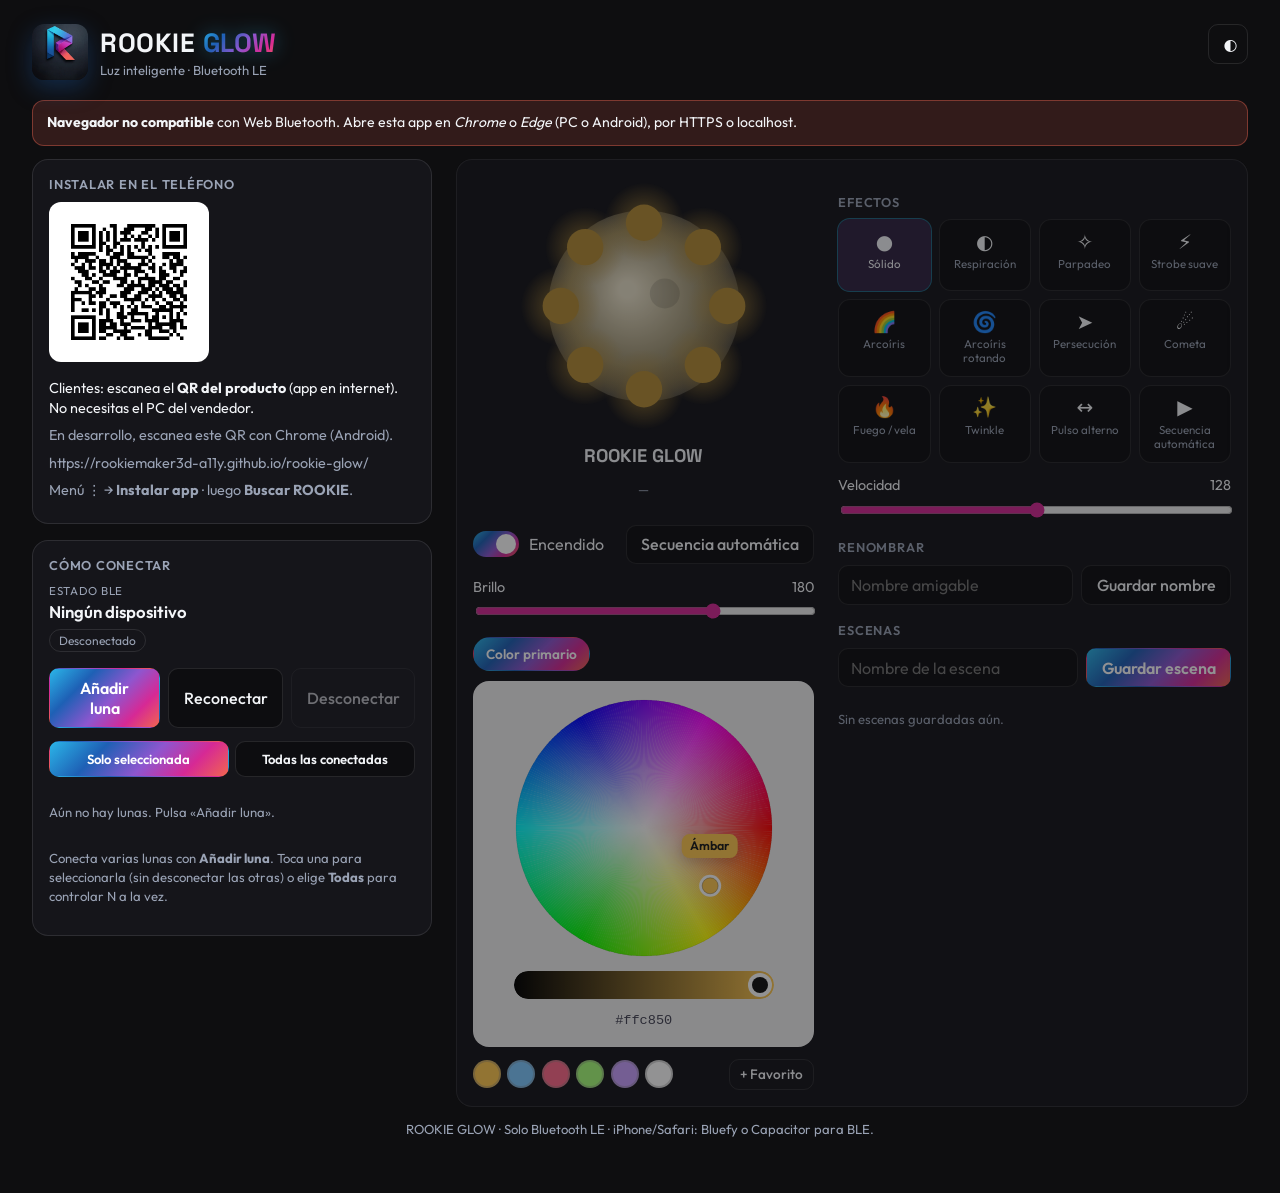
==== index.html @ 8a82b2d7 "ROOKIE GLOW PWA multi-luna + proprietary license Co-authored-by: Cursor <cursoragent@cursor.com>" ====
<!DOCTYPE html>
<html lang="es" data-theme="dark">
  <head>
    <meta charset="UTF-8" />
    <meta name="viewport" content="width=device-width, initial-scale=1, viewport-fit=cover" />
    <meta name="theme-color" content="#121212" />
    <meta name="description" content="ROOKIE GLOW — control LED por Bluetooth" />
    <meta name="apple-mobile-web-app-capable" content="yes" />
    <meta name="apple-mobile-web-app-status-bar-style" content="black-translucent" />
    <title>ROOKIE GLOW</title>
    <link rel="manifest" href="manifest.json" />
    <link rel="icon" type="image/png" sizes="192x192" href="icons/icon-192.png" />
    <link rel="apple-touch-icon" href="icons/icon-192.png" />
    <link rel="stylesheet" href="css/style.css" />
  </head>
  <body>
    <div class="sky" aria-hidden="true"></div>

    <header class="top">
      <div class="brand">
        <img class="brand-logo" src="icons/icon-192.png" alt="ROOKIE GLOW" width="48" height="48" />
        <div>
          <h1>ROOKIE <span class="glow-word">GLOW</span></h1>
          <p class="tagline">Luz inteligente · Bluetooth LE</p>
        </div>
      </div>
      <div class="header-actions">
        <button type="button" id="btn-theme" class="btn ghost icon-btn" title="Cambiar tema" aria-label="Tema">◐</button>
        <button type="button" id="btn-install" class="btn ghost" hidden>Instalar app</button>
      </div>
    </header>

    <div id="compat-banner" class="banner" hidden></div>
    <div id="toast" class="toast" role="status" aria-live="polite"></div>

    <main class="layout">
      <div class="layout-side">
      <section class="panel install-panel">
        <h3 class="panel-title">Instalar en el teléfono</h3>
        <div class="install-row">
          <img id="qr-install" class="qr" alt="QR ROOKIE GLOW" width="180" height="180" />
          <div class="install-copy">
            <p>Clientes: escanea el <strong>QR del producto</strong> (app en internet). No necesitas el PC del vendedor.</p>
            <p class="hint">En desarrollo, escanea este QR con Chrome (Android).</p>
            <p class="hint" id="install-url">—</p>
            <p class="hint">Menú ⋮ → <strong>Instalar app</strong> · luego <strong>Buscar ROOKIE</strong>.</p>
          </div>
        </div>
      </section>

      <section class="panel connect-panel">
        <h3 class="panel-title">Cómo conectar</h3>
          <div class="conn-row">
            <div>
              <p class="label">Estado BLE</p>
              <p id="conn-name" class="conn-name">Ningún dispositivo</p>
              <span id="conn-badge" class="badge" data-state="off">Desconectado</span>
            </div>
            <div class="conn-actions">
              <button type="button" id="btn-scan" class="btn primary">Añadir luna</button>
              <button type="button" id="btn-reconnect" class="btn">Reconectar</button>
              <button type="button" id="btn-disconnect" class="btn ghost" disabled>Desconectar</button>
            </div>
          </div>
          <div class="target-mode" role="group" aria-label="Destino de control">
            <button type="button" class="target-btn active" data-target-mode="active" id="mode-active">
              Solo seleccionada
            </button>
            <button type="button" class="target-btn" data-target-mode="all" id="mode-all">
              Todas las conectadas
            </button>
          </div>
          <div id="known-list" class="known-list"></div>
          <p class="hint">
            Conecta varias lunas con <strong>Añadir luna</strong>. Toca una para seleccionarla
            (sin desconectar las otras) o elige <strong>Todas</strong> para controlar N a la vez.
          </p>
      </section>
      </div>

      <section id="controls" class="controls disabled">
        <div class="controls-grid">
          <div class="controls-visual">
            <div class="preview-wrap">
              <canvas id="moon-preview" width="220" height="220" aria-label="Vista previa"></canvas>
              <h2 id="luna-title">ROOKIE GLOW</h2>
              <p id="transport-label" class="hint">—</p>
            </div>

            <div class="row power-row">
              <label class="switch">
                <input type="checkbox" id="power-toggle" checked />
                <span class="slider"></span>
                <span>Encendido</span>
              </label>
              <button type="button" id="btn-auto" class="btn">Secuencia automática</button>
            </div>

            <div class="field">
              <div class="field-head">
                <label for="bri-slider">Brillo</label>
                <span id="bri-val">180</span>
              </div>
              <input type="range" id="bri-slider" min="0" max="255" value="180" />
            </div>

            <div class="color-tabs">
              <button type="button" class="color-tab active" data-color-target="primary">Color primario</button>
              <button type="button" class="color-tab" data-color-target="secondary" id="color2-tab" hidden>Color secundario</button>
            </div>

            <div class="wheel-wrap">
              <div class="wheel-stage">
                <canvas id="color-wheel" width="280" height="280" aria-label="Rueda de color"></canvas>
                <span id="color-tip" class="color-tip">Ámbar</span>
              </div>
              <canvas id="color-value" class="value-bar" width="280" height="28" aria-label="Intensidad"></canvas>
              <div class="color-meta">
                <span id="color-hex">#ffc850</span>
                <input type="color" id="color-primary" value="#ffc850" hidden />
                <input type="color" id="color-secondary" value="#142850" hidden />
              </div>
            </div>

            <div class="fav-row">
              <div id="fav-colors" class="swatches"></div>
              <button type="button" id="btn-fav-add" class="btn ghost small">+ Favorito</button>
            </div>
          </div>

          <div class="controls-fx">
            <h3>Efectos</h3>
            <div id="fx-grid" class="fx-grid"></div>

            <div class="field">
              <div class="field-head">
                <label for="speed-slider">Velocidad</label>
                <span id="speed-val">128</span>
              </div>
              <input type="range" id="speed-slider" min="0" max="255" value="128" />
            </div>

            <div id="auto-wrap" class="field" hidden>
              <label for="auto-interval">Intervalo secuencia (segundos)</label>
              <input type="number" id="auto-interval" min="1" max="120" value="8" />
            </div>

            <h3>Renombrar</h3>
            <div class="inline">
              <input type="text" id="rename-input" maxlength="20" placeholder="Nombre amigable" />
              <button type="button" id="btn-rename" class="btn">Guardar nombre</button>
            </div>

            <h3>Escenas</h3>
            <div class="inline">
              <input type="text" id="preset-name" maxlength="32" placeholder="Nombre de la escena" />
              <button type="button" id="btn-save-preset" class="btn primary">Guardar escena</button>
            </div>
            <div id="preset-list" class="preset-list"></div>
          </div>
        </div>
      </section>
    </main>

    <footer class="foot">
      <p>ROOKIE GLOW · Solo Bluetooth LE · iPhone/Safari: Bluefy o Capacitor para BLE.</p>
    </footer>

    <script type="module" src="js/app.js"></script>
    <script>
      if ('serviceWorker' in navigator) {
        window.addEventListener('load', () => {
          navigator.serviceWorker.register('./sw.js').catch(() => {});
        });
      }
    </script>
  </body>
</html>
---- css/style.css ----
@import url('https://fonts.googleapis.com/css2?family=Outfit:wght@400;500;600;700&family=Space+Grotesk:wght@500;700&display=swap');

:root {
  --cyan: #2bb5e8;
  --blue: #1e60b5;
  --purple: #8e56cf;
  --magenta: #d62995;
  --coral: #f16550;
  --grad: linear-gradient(135deg, #2bb5e8 0%, #1e60b5 28%, #8e56cf 55%, #d62995 78%, #f16550 100%);
  --font: 'Outfit', system-ui, sans-serif;
  --display: 'Space Grotesk', 'Outfit', sans-serif;
  --radius: 16px;
}

html[data-theme='dark'] {
  --bg0: #0e0e10;
  --bg1: #17171c;
  --panel: rgba(24, 24, 30, 0.82);
  --ink: #f3f5f8;
  --muted: #9aa3b5;
  --line: rgba(255, 255, 255, 0.1);
  --accent: var(--cyan);
  --accent-ink: #041018;
  --ok: #6dffb0;
  --err: #ff7a8a;
  --wheel-bg: rgba(255, 255, 255, 0.94);
  --sky1: rgba(43, 181, 232, 0.16);
  --sky2: rgba(214, 41, 149, 0.12);
  --input-bg: rgba(0, 0, 0, 0.35);
}

html[data-theme='light'] {
  --bg0: #eef2f8;
  --bg1: #ffffff;
  --panel: rgba(255, 255, 255, 0.88);
  --ink: #151821;
  --muted: #5c6578;
  --line: rgba(20, 30, 50, 0.12);
  --accent: var(--blue);
  --accent-ink: #ffffff;
  --ok: #0a9f6e;
  --err: #d63b4f;
  --wheel-bg: #ffffff;
  --sky1: rgba(30, 96, 181, 0.12);
  --sky2: rgba(241, 101, 80, 0.1);
  --input-bg: rgba(20, 30, 50, 0.05);
}

*,
*::before,
*::after {
  box-sizing: border-box;
}

html,
body {
  margin: 0;
  min-height: 100%;
  font-family: var(--font);
  color: var(--ink);
  background: var(--bg0);
}

body {
  position: relative;
  padding: 1rem 1.25rem 3rem;
  max-width: 560px;
  margin: 0 auto;
  width: 100%;
}

.layout {
  display: flex;
  flex-direction: column;
  gap: 0;
}

.layout-side {
  display: flex;
  flex-direction: column;
}

.controls-grid {
  display: flex;
  flex-direction: column;
  gap: 0.25rem;
}

.sky {
  position: fixed;
  inset: 0;
  z-index: -1;
  background:
    radial-gradient(ellipse 70% 45% at 80% -5%, var(--sky1), transparent 55%),
    radial-gradient(ellipse 55% 40% at 5% 25%, var(--sky2), transparent 50%),
    linear-gradient(180deg, var(--bg0), var(--bg1));
}

.top {
  display: flex;
  align-items: flex-start;
  justify-content: space-between;
  gap: 1rem;
  margin-bottom: 1rem;
}

.brand {
  display: flex;
  gap: 0.75rem;
  align-items: center;
}

.brand-logo {
  width: 48px;
  height: 48px;
  border-radius: 12px;
  object-fit: cover;
  box-shadow: 0 8px 24px rgba(30, 96, 181, 0.35);
}

h1 {
  font-family: var(--display);
  font-size: 1.35rem;
  margin: 0;
  letter-spacing: 0.02em;
  font-weight: 700;
}

.glow-word {
  background: var(--grad);
  -webkit-background-clip: text;
  background-clip: text;
  color: transparent;
  text-shadow: none;
  filter: drop-shadow(0 0 10px rgba(43, 181, 232, 0.45));
}

.tagline {
  margin: 0.15rem 0 0;
  color: var(--muted);
  font-size: 0.82rem;
}

.header-actions {
  display: flex;
  gap: 0.4rem;
  align-items: center;
}

.icon-btn {
  width: 40px;
  padding-left: 0;
  padding-right: 0;
  font-size: 1.1rem;
}

h2 {
  font-family: var(--display);
  font-size: 1.15rem;
  margin: 0.5rem 0 0;
  text-align: center;
}

h3,
.panel-title {
  margin: 1.1rem 0 0.6rem;
  font-size: 0.8rem;
  letter-spacing: 0.06em;
  text-transform: uppercase;
  color: var(--muted);
  font-weight: 600;
}
.panel-title {
  margin-top: 0;
}

.panel,
.controls {
  background: var(--panel);
  border: 1px solid var(--line);
  border-radius: var(--radius);
  padding: 1rem;
  backdrop-filter: blur(12px);
  margin-bottom: 1rem;
}

.mode-switch {
  display: grid;
  grid-template-columns: 1fr 1fr;
  gap: 0.4rem;
  margin-bottom: 0.9rem;
  padding: 0.3rem;
  border-radius: 12px;
  background: var(--input-bg);
  border: 1px solid var(--line);
}

.mode-btn {
  appearance: none;
  border: none;
  background: transparent;
  color: var(--muted);
  font: inherit;
  font-weight: 600;
  padding: 0.65rem 0.5rem;
  border-radius: 10px;
  cursor: pointer;
  transition: 0.15s ease;
}
.mode-btn.active {
  color: #fff;
  background: var(--grad);
  box-shadow: 0 6px 18px rgba(30, 96, 181, 0.35);
}

.conn-row {
  display: flex;
  flex-wrap: wrap;
  gap: 1rem;
  justify-content: space-between;
  align-items: flex-start;
}

.label {
  margin: 0;
  font-size: 0.72rem;
  text-transform: uppercase;
  letter-spacing: 0.06em;
  color: var(--muted);
}

.conn-name {
  margin: 0.2rem 0 0.4rem;
  font-size: 1.05rem;
  font-weight: 600;
}

.badge {
  display: inline-block;
  font-size: 0.75rem;
  padding: 0.2rem 0.55rem;
  border-radius: 999px;
  border: 1px solid var(--line);
}
.badge[data-state='on'] {
  color: var(--ok);
  border-color: color-mix(in srgb, var(--ok) 40%, transparent);
  background: color-mix(in srgb, var(--ok) 12%, transparent);
}
.badge[data-state='off'] {
  color: var(--muted);
}

.conn-actions {
  display: flex;
  flex-wrap: wrap;
  gap: 0.5rem;
}

.btn {
  appearance: none;
  border: 1px solid var(--line);
  background: var(--input-bg);
  color: var(--ink);
  font: inherit;
  font-weight: 500;
  padding: 0.55rem 0.9rem;
  border-radius: 10px;
  cursor: pointer;
  transition: 0.15s ease;
}
.btn:hover {
  filter: brightness(1.05);
}
.btn:active {
  transform: scale(0.98);
}
.btn:disabled {
  opacity: 0.4;
  cursor: not-allowed;
}
.btn.primary {
  background: var(--grad);
  color: #fff;
  border-color: transparent;
  font-weight: 600;
}
.btn.ghost {
  background: transparent;
}
.btn.small {
  padding: 0.35rem 0.65rem;
  font-size: 0.85rem;
}

.hint,
.muted,
.foot {
  color: var(--muted);
  font-size: 0.82rem;
  line-height: 1.45;
}
.hint code {
  color: var(--cyan);
  font-size: 0.8em;
}
html[data-theme='light'] .hint code {
  color: var(--blue);
}
.steps {
  margin: 0.6rem 0 0;
  padding-left: 1.2rem;
}
.steps li {
  margin-bottom: 0.35rem;
}

.target-mode {
  display: grid;
  grid-template-columns: 1fr 1fr;
  gap: 0.4rem;
  margin-top: 0.85rem;
}
.target-btn {
  appearance: none;
  border: 1px solid var(--line);
  background: var(--input-bg);
  color: var(--ink);
  font: inherit;
  font-size: 0.82rem;
  font-weight: 600;
  padding: 0.55rem 0.5rem;
  border-radius: 10px;
  cursor: pointer;
}
.target-btn.active {
  color: #fff;
  background: var(--grad);
  border-color: transparent;
}

.known-list {
  margin-top: 0.85rem;
  display: grid;
  gap: 0.45rem;
}

.luna-item {
  display: grid;
  grid-template-columns: auto 1fr auto;
  gap: 0.7rem;
  align-items: center;
  width: 100%;
  text-align: left;
  padding: 0.7rem 0.8rem;
  border-radius: 12px;
  border: 1px solid var(--line);
  background: var(--input-bg);
  color: inherit;
  font: inherit;
  cursor: pointer;
}
.luna-item.active {
  border-color: color-mix(in srgb, var(--cyan) 55%, var(--line));
  box-shadow: 0 0 0 1px color-mix(in srgb, var(--cyan) 35%, transparent);
}
.luna-dot {
  width: 10px;
  height: 10px;
  border-radius: 50%;
  background: var(--muted);
}
.luna-dot[data-on='1'] {
  background: var(--ok);
  box-shadow: 0 0 8px color-mix(in srgb, var(--ok) 60%, transparent);
}
.luna-meta strong {
  display: block;
}
.luna-meta small {
  color: var(--muted);
}
.luna-state {
  font-size: 0.75rem;
  color: var(--muted);
}

.controls.disabled {
  opacity: 0.55;
  pointer-events: none;
}

.preview-wrap {
  display: flex;
  flex-direction: column;
  align-items: center;
  margin-bottom: 0.5rem;
}

#moon-preview {
  width: min(72vw, 240px);
  height: min(72vw, 240px);
  border-radius: 50%;
}

.power-row {
  display: flex;
  flex-wrap: wrap;
  gap: 0.75rem;
  align-items: center;
  justify-content: space-between;
  margin: 0.75rem 0;
}

.switch {
  display: inline-flex;
  align-items: center;
  gap: 0.6rem;
  cursor: pointer;
  user-select: none;
}
.switch input {
  position: absolute;
  opacity: 0;
  width: 0;
  height: 0;
}
.switch .slider {
  width: 46px;
  height: 26px;
  border-radius: 999px;
  background: #3a4050;
  position: relative;
  transition: background 0.2s;
}
html[data-theme='light'] .switch .slider {
  background: #c5ccd8;
}
.switch .slider::after {
  content: '';
  position: absolute;
  width: 20px;
  height: 20px;
  border-radius: 50%;
  background: #fff;
  top: 3px;
  left: 3px;
  transition: transform 0.2s;
}
.switch input:checked + .slider {
  background: var(--grad);
}
.switch input:checked + .slider::after {
  transform: translateX(20px);
}

.field {
  margin: 0.85rem 0;
}
.field-head {
  display: flex;
  justify-content: space-between;
  margin-bottom: 0.35rem;
  font-size: 0.9rem;
}

input[type='range'] {
  width: 100%;
  accent-color: var(--magenta);
}

input[type='text'],
input[type='number'] {
  flex: 1;
  width: 100%;
  min-width: 0;
  background: var(--input-bg);
  border: 1px solid var(--line);
  border-radius: 10px;
  color: var(--ink);
  font: inherit;
  padding: 0.55rem 0.75rem;
}

.color-tabs {
  display: flex;
  gap: 0.5rem;
  margin: 0.85rem 0 0.6rem;
}
.color-tab {
  appearance: none;
  border: 1px solid var(--line);
  background: var(--input-bg);
  color: var(--muted);
  font: inherit;
  font-size: 0.85rem;
  padding: 0.45rem 0.75rem;
  border-radius: 999px;
  cursor: pointer;
}
.color-tab.active {
  color: #fff;
  background: var(--grad);
  border-color: transparent;
  font-weight: 600;
}

.wheel-wrap {
  display: flex;
  flex-direction: column;
  align-items: center;
  gap: 0.85rem;
  margin: 0.4rem 0 0.75rem;
  padding: 1rem 0.75rem 1.1rem;
  border-radius: 16px;
  background: var(--wheel-bg);
  border: 1px solid var(--line);
}
.wheel-stage {
  position: relative;
  width: min(72vw, 280px);
  height: min(72vw, 280px);
}
#color-wheel {
  width: 100%;
  height: 100%;
  display: block;
  touch-action: none;
  cursor: crosshair;
  border-radius: 50%;
}
.color-tip {
  position: absolute;
  transform: translate(-50%, -100%);
  pointer-events: none;
  font-size: 0.78rem;
  font-weight: 600;
  padding: 0.28rem 0.55rem;
  border-radius: 8px;
  box-shadow: 0 4px 14px rgba(0, 0, 0, 0.18);
  white-space: nowrap;
  z-index: 2;
}
.value-bar {
  width: min(72vw, 280px);
  height: 28px;
  display: block;
  touch-action: none;
  cursor: pointer;
  border-radius: 999px;
}
.color-meta {
  font-family: ui-monospace, monospace;
  font-size: 0.85rem;
  color: #445;
}

.fav-row {
  display: flex;
  align-items: center;
  gap: 0.5rem;
  margin-top: 0.6rem;
  flex-wrap: wrap;
}
.swatches {
  display: flex;
  flex-wrap: wrap;
  gap: 0.4rem;
  flex: 1;
}
.swatch {
  width: 28px;
  height: 28px;
  border-radius: 50%;
  border: 2px solid rgba(128, 128, 128, 0.35);
  cursor: pointer;
  padding: 0;
}

.fx-grid {
  display: grid;
  grid-template-columns: repeat(3, 1fr);
  gap: 0.5rem;
}
.fx-card {
  appearance: none;
  border: 1px solid var(--line);
  background: var(--input-bg);
  color: var(--ink);
  border-radius: 12px;
  padding: 0.7rem 0.4rem;
  font: inherit;
  cursor: pointer;
  display: flex;
  flex-direction: column;
  align-items: center;
  gap: 0.35rem;
  min-height: 72px;
  transition: 0.15s ease;
}
.fx-card.active {
  border-color: transparent;
  background: color-mix(in srgb, var(--purple) 22%, transparent);
  box-shadow: 0 0 0 1px color-mix(in srgb, var(--cyan) 50%, transparent);
}
.fx-icon {
  font-size: 1.25rem;
  line-height: 1;
}
.fx-name {
  font-size: 0.72rem;
  text-align: center;
  line-height: 1.2;
  color: var(--muted);
}
.fx-card.active .fx-name {
  color: var(--ink);
}

.inline {
  display: flex;
  gap: 0.5rem;
  flex-wrap: wrap;
}

.preset-list {
  margin-top: 0.6rem;
  display: grid;
  gap: 0.4rem;
}
.preset-row {
  display: flex;
  gap: 0.4rem;
}
.preset-load {
  flex: 1;
  text-align: left;
  appearance: none;
  border: 1px solid var(--line);
  background: var(--input-bg);
  color: var(--ink);
  font: inherit;
  padding: 0.55rem 0.75rem;
  border-radius: 10px;
  cursor: pointer;
}
.preset-del {
  width: 40px;
  appearance: none;
  border: 1px solid var(--line);
  background: transparent;
  color: var(--err);
  border-radius: 10px;
  font-size: 1.2rem;
  cursor: pointer;
}

.install-row {
  display: flex;
  flex-wrap: wrap;
  gap: 1rem;
  align-items: center;
}
.qr {
  width: 180px;
  height: 180px;
  border-radius: 12px;
  background: #fff;
  padding: 8px;
  object-fit: contain;
}
.install-copy {
  flex: 1;
  min-width: 180px;
}
.install-copy p {
  margin: 0 0 0.45rem;
  font-size: 0.9rem;
  line-height: 1.4;
}

.banner {
  background: color-mix(in srgb, var(--coral) 16%, transparent);
  border: 1px solid color-mix(in srgb, var(--coral) 40%, transparent);
  color: var(--ink);
  padding: 0.75rem 0.9rem;
  border-radius: 12px;
  margin-bottom: 0.85rem;
  font-size: 0.88rem;
  line-height: 1.4;
}

.toast {
  position: fixed;
  left: 50%;
  bottom: 1.25rem;
  transform: translateX(-50%) translateY(120%);
  max-width: min(92vw, 420px);
  background: var(--bg1);
  border: 1px solid var(--line);
  color: var(--ink);
  padding: 0.75rem 1rem;
  border-radius: 12px;
  box-shadow: 0 12px 40px rgba(0, 0, 0, 0.35);
  z-index: 50;
  opacity: 0;
  transition: transform 0.25s ease, opacity 0.25s ease;
  pointer-events: none;
  font-size: 0.9rem;
}
.toast.show {
  transform: translateX(-50%) translateY(0);
  opacity: 1;
}
.toast[data-type='error'] {
  border-color: color-mix(in srgb, var(--err) 50%, transparent);
}
.toast[data-type='ok'] {
  border-color: color-mix(in srgb, var(--ok) 45%, transparent);
}

.foot {
  text-align: center;
  margin-top: 0.5rem;
}

/* —— Formato PC / tablet ancha —— */
@media (min-width: 900px) {
  body {
    max-width: 1180px;
    padding: 1.25rem 1.75rem 2.5rem;
  }

  .top {
    margin-bottom: 1.25rem;
  }

  h1 {
    font-size: 1.65rem;
  }

  .brand-logo {
    width: 56px;
    height: 56px;
  }

  .layout {
    display: grid;
    grid-template-columns: minmax(320px, 380px) minmax(0, 1fr);
    gap: 1.25rem;
    align-items: start;
  }

  .layout-side {
    position: sticky;
    top: 1rem;
  }

  .layout-side .panel {
    margin-bottom: 1rem;
  }

  .controls {
    margin-bottom: 0;
    min-height: calc(100vh - 7rem);
  }

  .controls-grid {
    display: grid;
    grid-template-columns: minmax(260px, 1fr) minmax(280px, 1.15fr);
    gap: 1.5rem;
    align-items: start;
  }

  .preview-wrap {
    margin-bottom: 0.75rem;
  }

  #moon-preview {
    width: min(100%, 260px);
    height: min(100%, 260px);
  }

  .wheel-stage {
    width: min(100%, 260px);
    height: min(100%, 260px);
  }

  .value-bar {
    width: min(100%, 260px);
  }

  .fx-grid {
    grid-template-columns: repeat(3, 1fr);
  }

  .install-row {
    flex-direction: column;
    align-items: flex-start;
  }

  .qr {
    width: 160px;
    height: 160px;
  }

  .conn-row {
    flex-direction: column;
  }

  .conn-actions {
    width: 100%;
  }

  .conn-actions .btn {
    flex: 1;
  }
}

@media (min-width: 1200px) {
  body {
    max-width: 1320px;
    padding: 1.5rem 2rem 2.5rem;
  }

  .layout {
    grid-template-columns: 400px minmax(0, 1fr);
    gap: 1.5rem;
  }

  .fx-grid {
    grid-template-columns: repeat(4, 1fr);
  }
}

@media (max-width: 400px) {
  .fx-grid {
    grid-template-columns: repeat(2, 1fr);
  }
}
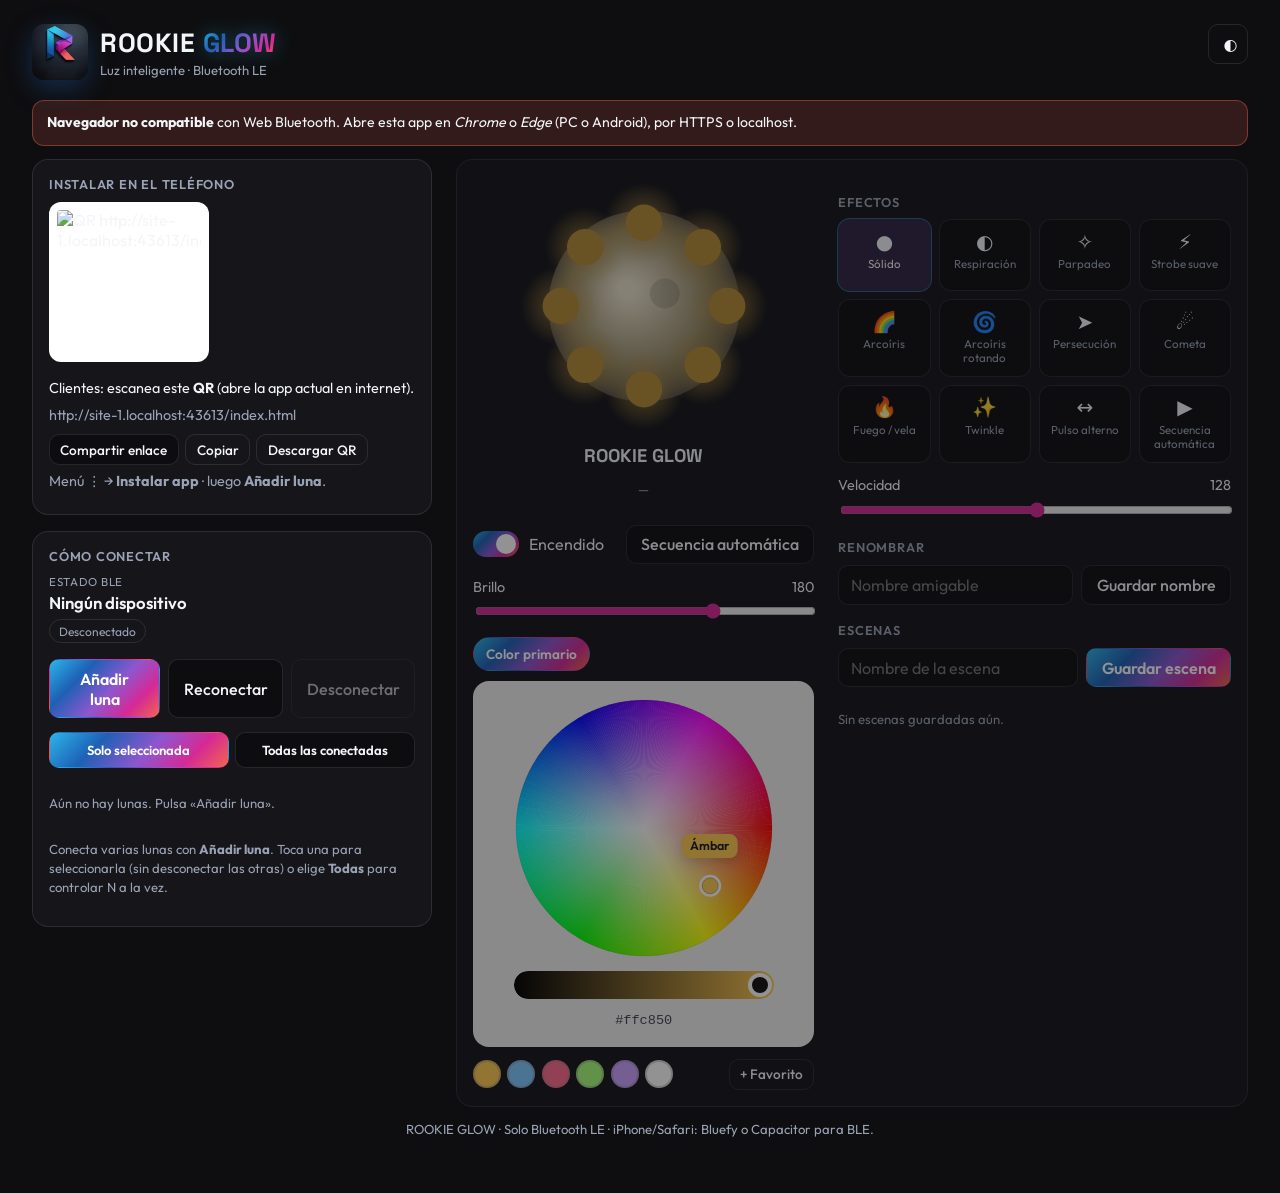
==== commit a135d0a5: "Fix QR to current live URL + share/copy/download Co-authored-by: Cursor <cursoragent@cursor.com>" ====
--- a/index.html
+++ b/index.html
@@ -40,10 +40,14 @@
         <div class="install-row">
           <img id="qr-install" class="qr" alt="QR ROOKIE GLOW" width="180" height="180" />
           <div class="install-copy">
-            <p>Clientes: escanea el <strong>QR del producto</strong> (app en internet). No necesitas el PC del vendedor.</p>
-            <p class="hint">En desarrollo, escanea este QR con Chrome (Android).</p>
+            <p>Clientes: escanea este <strong>QR</strong> (abre la app actual en internet).</p>
             <p class="hint" id="install-url">—</p>
-            <p class="hint">Menú ⋮ → <strong>Instalar app</strong> · luego <strong>Buscar ROOKIE</strong>.</p>
+            <div class="share-row">
+              <button type="button" id="btn-share-link" class="btn small">Compartir enlace</button>
+              <button type="button" id="btn-copy-link" class="btn ghost small">Copiar</button>
+              <button type="button" id="btn-download-qr" class="btn ghost small">Descargar QR</button>
+            </div>
+            <p class="hint">Menú ⋮ → <strong>Instalar app</strong> · luego <strong>Añadir luna</strong>.</p>
           </div>
         </div>
       </section>
--- a/css/style.css
+++ b/css/style.css
@@ -339,6 +339,13 @@
   border-color: transparent;
 }
 
+.share-row {
+  display: flex;
+  flex-wrap: wrap;
+  gap: 0.4rem;
+  margin: 0.55rem 0 0.35rem;
+}
+
 .known-list {
   margin-top: 0.85rem;
   display: grid;
